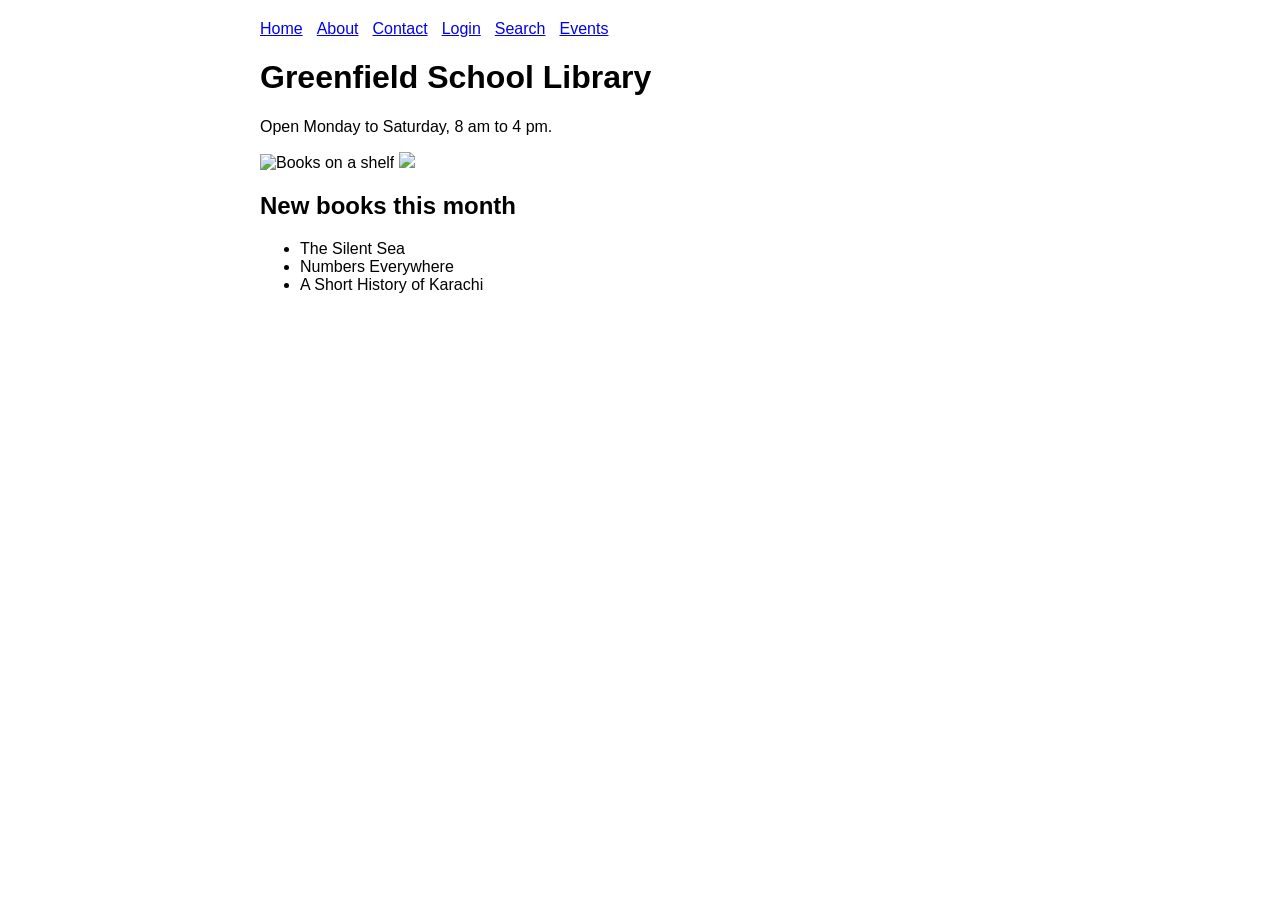
==== practice_site/index.html @ e66ea874 "first commit" ====
<!doctype html>
<html lang="en">
<head><meta charset="utf-8"><meta name="viewport" content="width=device-width, initial-scale=1">
<title>Greenfield School Library</title>
<style>body{font-family:sans-serif;max-width:760px;margin:auto;padding:20px} nav a{margin-right:14px} img{max-width:100%}</style>
</head>
<body>
<nav><a href="/demo/">Home</a><a href="/demo/about">About</a><a href="/demo/contact">Contact</a><a href="/demo/login">Login</a><a href="/demo/search">Search</a><a href="/demo/events">Events</a></nav>
<h1>Greenfield School Library</h1>
<p>Open Monday to Saturday, 8 am to 4 pm.</p>
<img src="/demo/books.svg" alt="Books on a shelf" width="320">
<img src="/demo/missing-banner.png" width="320">
<h2 id="books">New books this month</h2>
<ul class="books"><li>The Silent Sea</li><li>Numbers Everywhere</li><li>A Short History of Karachi</li></ul>
</body></html>
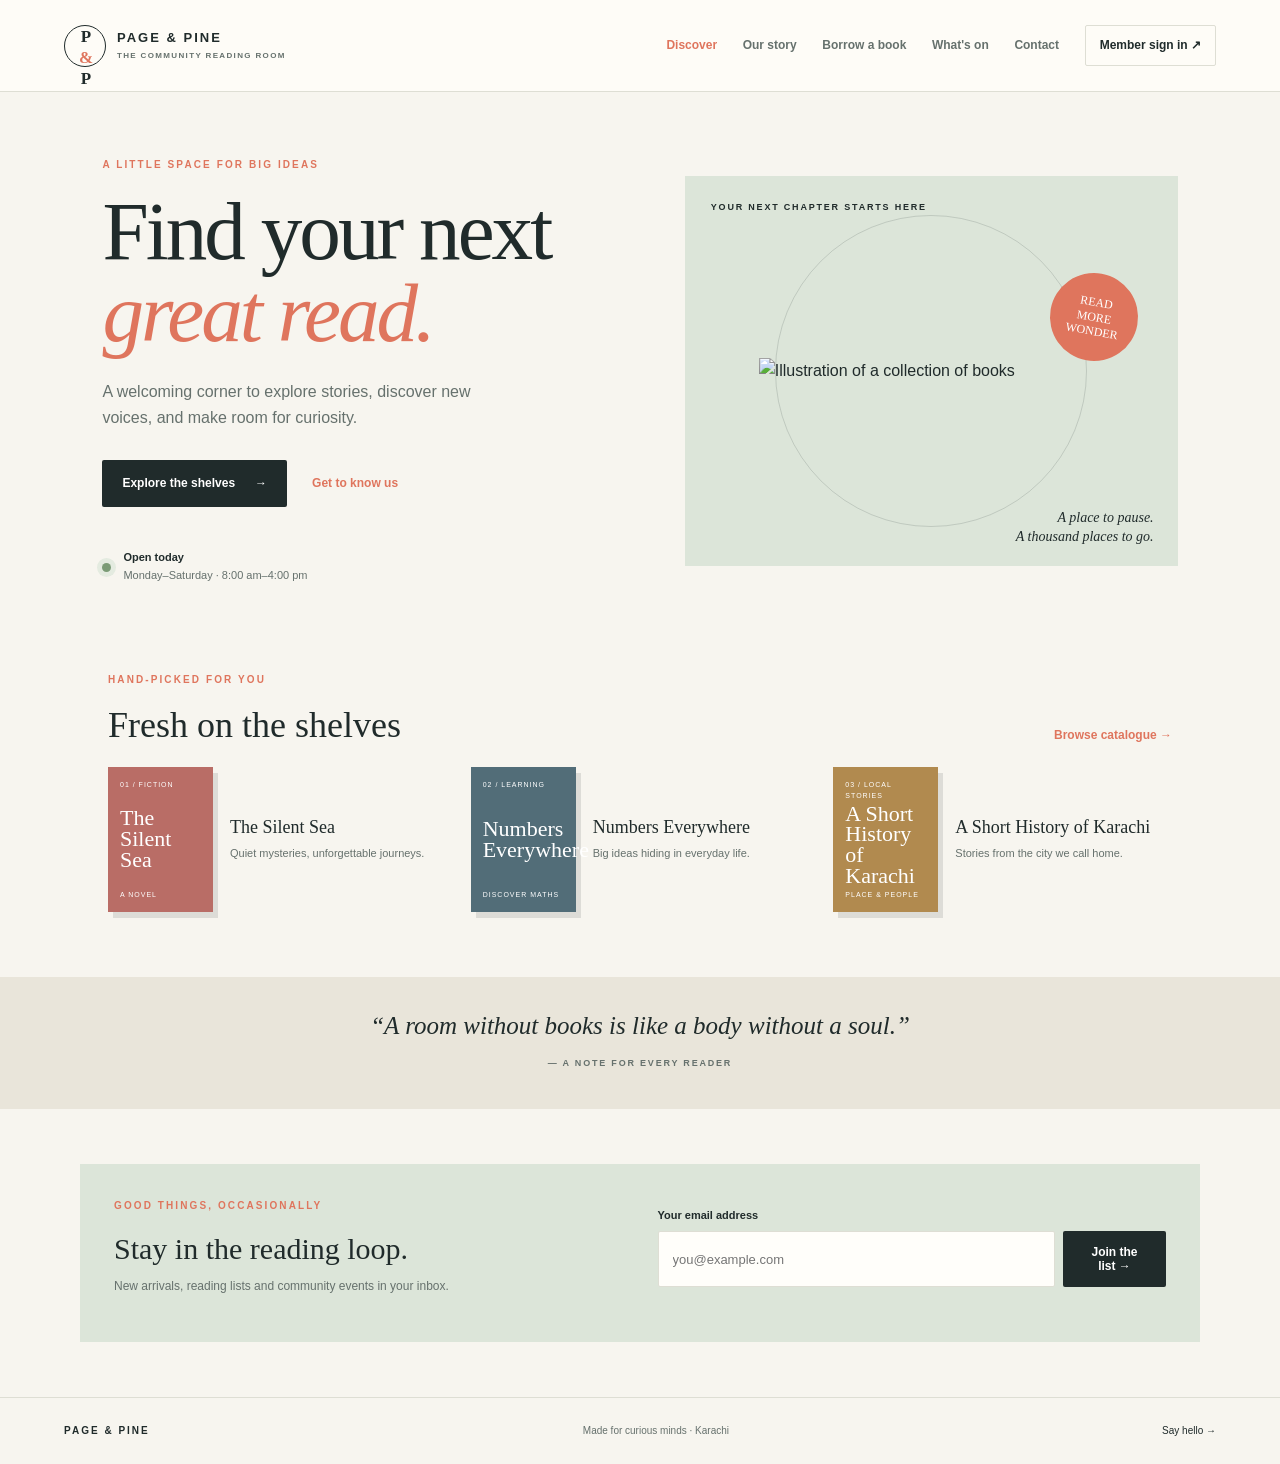
==== commit bafb7abf: "Revamp website structure and design: update HTML for about, contact, index, login, search, and event" ====
--- a/practice_site/index.html
+++ b/practice_site/index.html
@@ -1,15 +1,44 @@
 <!doctype html>
 <html lang="en">
-<head><meta charset="utf-8"><meta name="viewport" content="width=device-width, initial-scale=1">
-<title>Greenfield School Library</title>
-<style>body{font-family:sans-serif;max-width:760px;margin:auto;padding:20px} nav a{margin-right:14px} img{max-width:100%}</style>
+<head>
+  <meta charset="utf-8"><meta name="viewport" content="width=device-width, initial-scale=1">
+  <title>Page & Pine | Reading Room</title>
+  <link rel="stylesheet" href="styles.css">
 </head>
 <body>
-<nav><a href="/demo/">Home</a><a href="/demo/about">About</a><a href="/demo/contact">Contact</a><a href="/demo/login">Login</a><a href="/demo/search">Search</a><a href="/demo/events">Events</a></nav>
-<h1>Greenfield School Library</h1>
-<p>Open Monday to Saturday, 8 am to 4 pm.</p>
-<img src="/demo/books.svg" alt="Books on a shelf" width="320">
-<img src="/demo/missing-banner.png" width="320">
-<h2 id="books">New books this month</h2>
-<ul class="books"><li>The Silent Sea</li><li>Numbers Everywhere</li><li>A Short History of Karachi</li></ul>
-</body></html>
+<header class="site-header">
+  <a class="brand" href="/demo/"><span class="brand-mark">P<span>&</span>P</span><span>PAGE & PINE<small>THE COMMUNITY READING ROOM</small></span></a>
+  <nav aria-label="Main navigation">
+    <a class="active" href="/demo/">Discover</a><a href="/demo/about">Our story</a>
+    <a href="/demo/borrow">Borrow a book</a><a href="/demo/events">What's on</a>
+    <a href="/demo/contact">Contact</a><a class="nav-login" href="/demo/login">Member sign in ↗</a>
+  </nav>
+</header>
+<main>
+  <section class="hero">
+    <div class="hero-copy">
+      <p class="eyebrow">A LITTLE SPACE FOR BIG IDEAS</p>
+      <h1>Find your next<br><em>great read.</em></h1>
+      <p class="hero-intro">A welcoming corner to explore stories, discover new voices, and make room for curiosity.</p>
+      <div class="hero-actions"><a class="button button-dark" href="/demo/borrow">Explore the shelves <span>→</span></a><a class="text-link" href="/demo/about">Get to know us</a></div>
+      <div class="open-note"><span class="live-dot"></span><span><b>Open today</b><br>Monday–Saturday · 8:00 am–4:00 pm</span></div>
+    </div>
+    <div class="hero-art">
+      <div class="art-label">YOUR NEXT CHAPTER STARTS HERE</div>
+      <img src="/demo/books-missing.svg" alt="Illustration of a collection of books" class="book-art">
+      <div class="art-sticker">READ<br>MORE<br>WONDER</div>
+      <div class="art-caption">A place to pause.<br>A thousand places to go.</div>
+    </div>
+  </section>
+  <section class="section-heading"><div><p class="eyebrow">HAND-PICKED FOR YOU</p><h2>Fresh on the shelves</h2></div><a class="text-link" href="/demo/search">Browse catalogue →</a></section>
+  <section class="book-grid" aria-label="Featured books">
+    <article class="book-card"><div class="cover cover-rose"><span>01 / FICTION</span><b>The<br>Silent<br>Sea</b><small>A NOVEL</small></div><div><h3>The Silent Sea</h3><p>Quiet mysteries, unforgettable journeys.</p></div></article>
+    <article class="book-card"><div class="cover cover-blue"><span>02 / LEARNING</span><b>Numbers<br>Everywhere</b><small>DISCOVER MATHS</small></div><div><h3>Numbers Everywhere</h3><p>Big ideas hiding in everyday life.</p></div></article>
+    <article class="book-card"><div class="cover cover-gold"><span>03 / LOCAL STORIES</span><b>A Short<br>History of<br>Karachi</b><small>PLACE & PEOPLE</small></div><div><h3>A Short History of Karachi</h3><p>Stories from the city we call home.</p></div></article>
+  </section>
+  <section class="quote-band"><p>“A room without books is like a body without a soul.”</p><span>— A NOTE FOR EVERY READER</span></section>
+  <section class="newsletter-strip"><div><p class="eyebrow">GOOD THINGS, OCCASIONALLY</p><h2>Stay in the reading loop.</h2><p>New arrivals, reading lists and community events in your inbox.</p></div><form id="home-news"><label for="home-email">Your email address</label><div class="inline-form"><input id="home-email" type="email" placeholder="you@example.com" required><button class="button button-dark">Join the list →</button></div><p id="home-message" role="status"></p></form></section>
+</main>
+<footer><a class="footer-brand" href="/demo/">PAGE & PINE</a><span>Made for curious minds · Karachi</span><a href="/demo/contact">Say hello →</a></footer>
+<script src="site.js"></script>
+</body></html>
--- a/practice_site/styles.css
+++ b/practice_site/styles.css
@@ -0,0 +1,3 @@
+:root{--ink:#202b2b;--muted:#66716d;--paper:#f7f5ef;--white:#fffefa;--coral:#df755d;--sage:#dce5d9;--line:#deded4;--serif:Georgia,'Times New Roman',serif}*{box-sizing:border-box}body{margin:0;background:var(--paper);color:var(--ink);font-family:Arial,Helvetica,sans-serif;line-height:1.6}.site-header{min-height:92px;padding:18px max(5vw,24px);display:flex;align-items:center;justify-content:space-between;gap:28px;border-bottom:1px solid var(--line);background:rgba(255,254,250,.85)}.brand{display:flex;align-items:center;gap:11px;text-decoration:none;color:var(--ink);font-size:13px;font-weight:800;letter-spacing:2px;line-height:1.25}.brand small{display:block;font-size:8px;letter-spacing:1.35px;color:var(--muted);font-weight:600;margin-top:5px}.brand-mark{width:42px;height:42px;border:1px solid var(--ink);border-radius:50%;display:grid;place-items:center;font-family:var(--serif);font-size:17px;letter-spacing:-2px}.brand-mark span{color:var(--coral)}nav{display:flex;align-items:center;gap:clamp(12px,2vw,28px);flex-wrap:wrap}nav a,.text-link{font-size:12px;text-decoration:none;color:var(--muted);font-weight:700}nav a:hover,nav a.active,.text-link{color:var(--coral)}nav .nav-login{color:var(--ink);border:1px solid var(--line);padding:10px 14px;border-radius:2px}.hero{padding:65px max(8vw,28px) 72px;display:grid;grid-template-columns:1fr 1fr;gap:7vw;align-items:center;max-width:1440px;margin:auto}.eyebrow{font-size:10px;letter-spacing:2.1px;font-weight:800;color:var(--coral);margin:0 0 18px}.hero h1,.inner-page h1,.login-aside h1{font:clamp(52px,6.5vw,88px)/.98 var(--serif);letter-spacing:-3px;margin:0 0 25px}.hero h1 em,.inner-page h1 em,.login-aside h1 em{color:var(--coral);font-weight:400}.hero-intro{max-width:420px;color:var(--muted);font-size:16px}.hero-actions{display:flex;align-items:center;gap:25px;margin:30px 0 42px}.button{display:inline-flex;align-items:center;justify-content:center;gap:20px;padding:14px 20px;border:0;text-decoration:none;font-weight:700;font-size:12px;cursor:pointer;border-radius:2px}.button-dark{background:var(--ink);color:white}.button-dark:hover{background:var(--coral)}.open-note{display:flex;align-items:center;gap:12px;font-size:11px;color:var(--muted)}.open-note b{color:var(--ink)}.live-dot{width:9px;height:9px;border-radius:50%;background:#7b9b76;box-shadow:0 0 0 5px #e4ebe0}.hero-art{position:relative;min-height:390px;background:var(--sage);display:grid;place-items:center;overflow:hidden}.hero-art:before{content:"";position:absolute;width:310px;height:310px;border:1px solid rgba(32,43,43,.15);border-radius:50%}.book-art{position:relative;width:min(70%,360px);z-index:1}.art-label{position:absolute;top:24px;left:26px;font-size:9px;letter-spacing:1.8px;font-weight:800}.art-sticker{position:absolute;right:8%;top:25%;background:var(--coral);color:white;width:88px;height:88px;border-radius:50%;display:grid;place-content:center;text-align:center;font:12px/1.2 var(--serif);transform:rotate(10deg);z-index:2}.art-caption{position:absolute;bottom:20px;right:24px;font:italic 14px/1.3 var(--serif);text-align:right}.section-heading{max-width:1120px;margin:0 auto;padding:15px 28px 22px;display:flex;align-items:end;justify-content:space-between}.section-heading h2,.newsletter-strip h2{font:36px/1.1 var(--serif);margin:0}.book-grid{max-width:1120px;margin:0 auto;padding:0 28px 65px;display:grid;grid-template-columns:repeat(3,1fr);gap:24px}.book-card{display:grid;grid-template-columns:105px 1fr;align-items:center;gap:17px}.cover{height:145px;padding:12px;color:white;display:flex;flex-direction:column;justify-content:space-between;box-shadow:5px 6px 0 rgba(32,43,43,.12)}.cover span,.cover small{font-size:7px;letter-spacing:1px}.cover b{font:22px/.95 var(--serif)}.cover-rose{background:#b96d66}.cover-blue{background:#526d78}.cover-gold{background:#b18a4f}.book-card h3{font:18px/1.2 var(--serif);margin:0 0 7px}.book-card p{font-size:11px;color:var(--muted);margin:0}.quote-band{background:#e9e5da;text-align:center;padding:35px 20px}.quote-band p{font:italic 25px var(--serif);margin:0 0 8px}.quote-band span,.results-heading span{font-size:9px;letter-spacing:1.8px;color:var(--muted);font-weight:700}.newsletter-strip{max-width:1120px;margin:55px auto;padding:34px;background:var(--sage);display:grid;grid-template-columns:1fr 1fr;gap:35px;align-items:center}.newsletter-strip h2{font-size:30px}.newsletter-strip p:not(.eyebrow){font-size:12px;color:var(--muted)}label{display:block;font-size:11px;font-weight:700;margin:0 0 7px}input,textarea{width:100%;border:1px solid var(--line);background:var(--white);padding:13px 14px;font:13px Arial;color:var(--ink);border-radius:2px}textarea{resize:vertical}.inline-form{display:flex;gap:8px}.inline-form input{min-width:0}footer{padding:25px max(5vw,24px);border-top:1px solid var(--line);display:flex;justify-content:space-between;align-items:center;gap:20px;color:var(--muted);font-size:10px}footer a{color:var(--ink);text-decoration:none}.footer-brand{font-weight:800;letter-spacing:2px}.inner-page{max-width:1000px;margin:auto;padding:75px 28px 90px}.inner-page h1{font-size:clamp(54px,7vw,82px);margin-bottom:35px}.about-layout{display:grid;grid-template-columns:1fr 2fr;gap:9vw;max-width:850px}.about-number{font:70px/.9 var(--serif);color:var(--coral)}.about-number span{display:block;font:9px/1.5 Arial;letter-spacing:1.5px;color:var(--muted);margin-top:12px}.about-layout p,.contact-details p{font-size:14px;color:var(--muted)}.about-layout .lead,.lead{font:22px/1.5 var(--serif);color:var(--ink)}.about-layout .button{margin-top:18px}.stats-row{margin-top:75px;border-top:1px solid var(--line);border-bottom:1px solid var(--line);display:grid;grid-template-columns:repeat(3,1fr);padding:25px 0}.stats-row div{display:flex;flex-direction:column;gap:5px}.stats-row b{font:28px var(--serif)}.stats-row span{font-size:9px;letter-spacing:1.4px;color:var(--muted)}.contact-layout{display:grid;grid-template-columns:1fr 1fr;gap:8vw;margin-top:35px}.contact-details h2,.panel-form h2,.login-card h2{font:27px var(--serif);margin:0 0 12px}.detail-line{padding:18px 0;border-top:1px solid var(--line);display:flex;flex-direction:column;gap:5px}.detail-line span{font-size:9px;letter-spacing:1.5px;color:var(--coral);font-weight:800}.detail-line b{font-size:12px;line-height:1.7}.panel-form,.login-card{background:var(--white);padding:30px;box-shadow:0 12px 35px rgba(32,43,43,.05)}.panel-form label,.login-card label{margin-top:17px}.panel-form textarea{margin-bottom:15px}.success{color:#39734b;font-size:12px}.error{color:#b3473c;font-size:12px}.catalogue-page>.lead{max-width:520px;margin-bottom:35px}.search-form{max-width:620px;padding:25px;background:var(--sage)}.results-heading{display:flex;justify-content:space-between;align-items:center;margin:45px 0 10px}.results-heading h2{font:26px var(--serif);margin:0}.results-list{list-style:none;padding:0;margin:0 0 55px}.results-list li{display:grid;grid-template-columns:50px 1fr 120px;align-items:center;padding:18px 8px;border-bottom:1px solid var(--line)}.results-list li span{font-size:10px;color:var(--coral)}.results-list li b{font:20px var(--serif)}.results-list li small{font-size:9px;letter-spacing:1px;color:var(--muted)}.empty-result{display:block!important;color:var(--muted);font-size:13px}.compact{margin-top:25px}.event-list{margin:40px 0;max-width:760px}.event-list article{padding:24px 0;border-top:1px solid var(--line)}.event-list article span{font-size:9px;letter-spacing:1.5px;color:var(--coral);font-weight:800}.event-list h2{font:29px var(--serif);margin:7px 0}.event-list p{font-size:13px;color:var(--muted);margin:0}.login-page{min-height:100vh}.login-wrap{max-width:1000px;margin:auto;padding:70px 28px 100px;display:grid;grid-template-columns:1fr 1fr;gap:9vw;align-items:center}.login-aside{position:relative;min-height:350px}.login-aside>p:not(.eyebrow){color:var(--muted);max-width:300px}.login-decoration{position:absolute;bottom:0;right:15px;font:110px var(--serif);color:#e8e4d9;z-index:-1}.login-card h2{margin-bottom:25px}.login-card .button{width:100%;margin-top:24px}.hint{font-size:10px;color:var(--muted);margin-top:17px}.login-card #message{font-size:12px}@media(max-width:800px){.site-header{align-items:flex-start;flex-direction:column}.hero{grid-template-columns:1fr;padding-top:45px}.hero-art{min-height:300px}.book-grid{grid-template-columns:1fr}.book-card{max-width:400px}.newsletter-strip,.contact-layout,.login-wrap,.about-layout{grid-template-columns:1fr}.about-layout{gap:25px}.login-wrap{gap:25px}.login-aside{min-height:240px}.newsletter-strip{margin:30px 20px}.inner-page{padding-top:50px}}@media(max-width:520px){nav{gap:12px}nav a{font-size:11px}.hero h1{font-size:58px}.section-heading{align-items:flex-start;gap:15px;flex-direction:column}.inline-form{flex-direction:column}.inline-form .button{width:100%}.results-list li{grid-template-columns:35px 1fr}.results-list li small{grid-column:2}.stats-row{gap:15px}.stats-row b{font-size:21px}footer{flex-wrap:wrap}.hero-actions{align-items:flex-start;flex-direction:column}}
+/* INTENTIONAL DEMO UI BUG: this fixed width causes horizontal overflow on mobile. */
+.newsletter-strip { min-width: 920px; }
